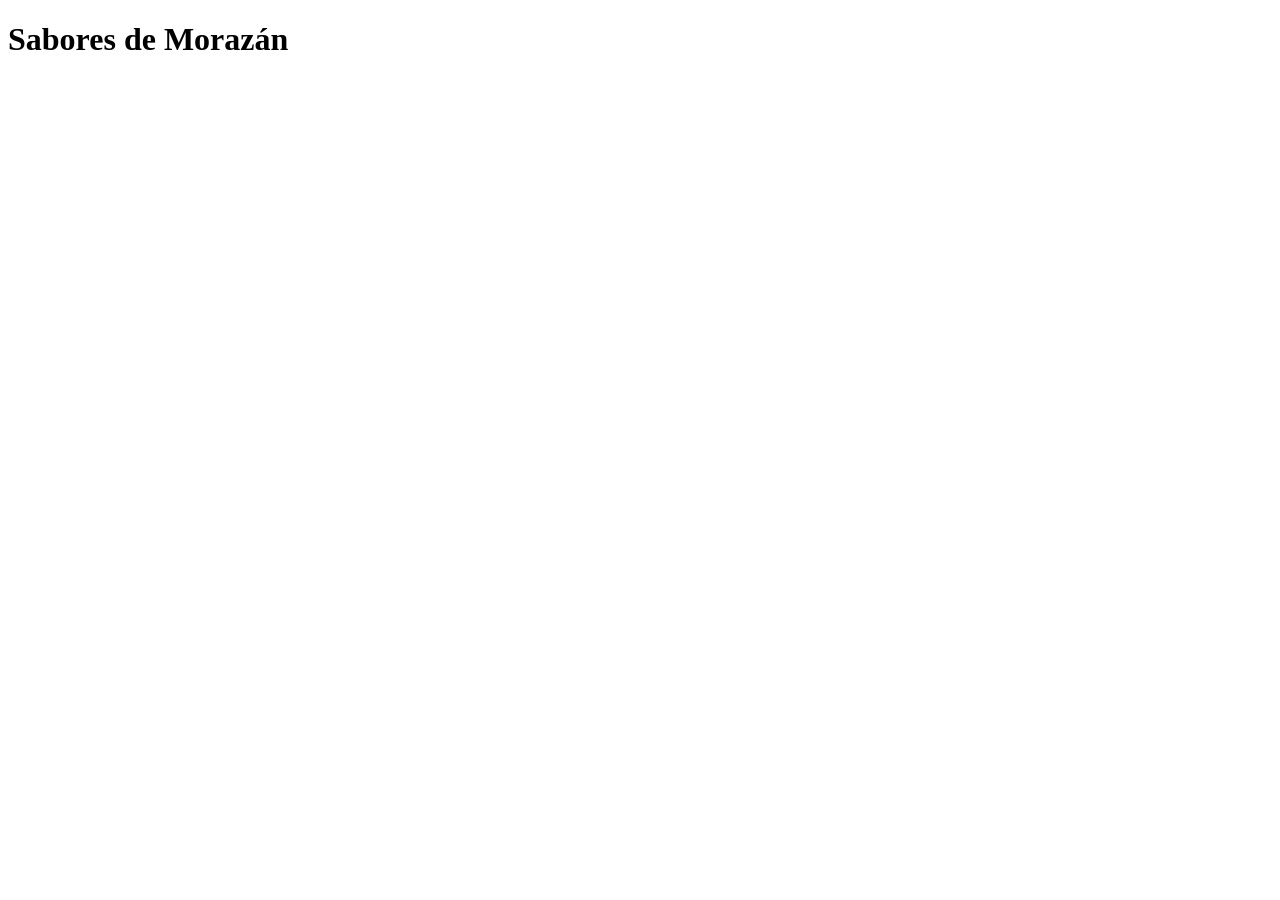
==== index.html @ 3620d9a2 "feat: estructura inicial de sabores-morazan" ====
<!DOCTYPE html>
<html lang="es">
<head>
  <meta charset="UTF-8">
  <meta name="viewport" content="width=device-width, initial-scale=1.0">
  <title>Sabores de Morazán</title>

  <link rel="stylesheet" href="css/styles.css">
</head>
<body>

<h1>Sabores de Morazán</h1>

<script src="js/script.js"></script>
</body>
</html>
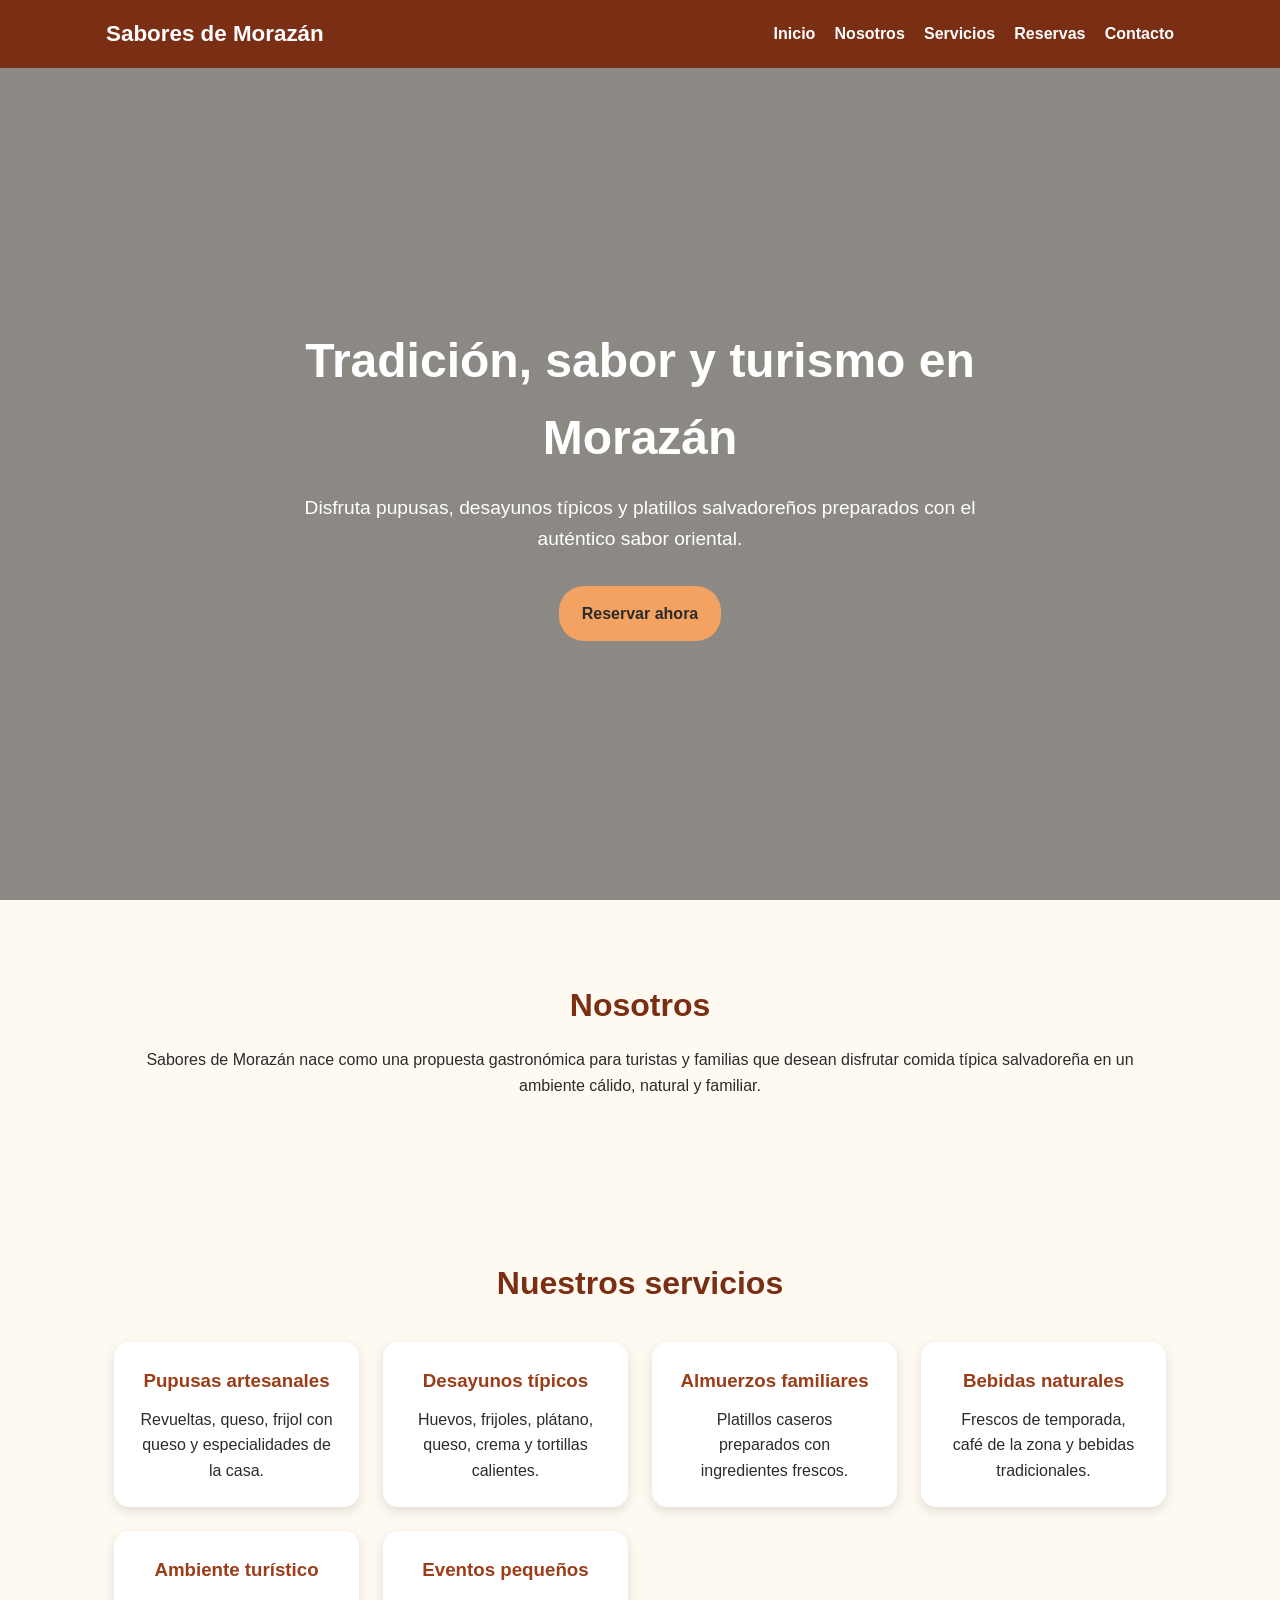
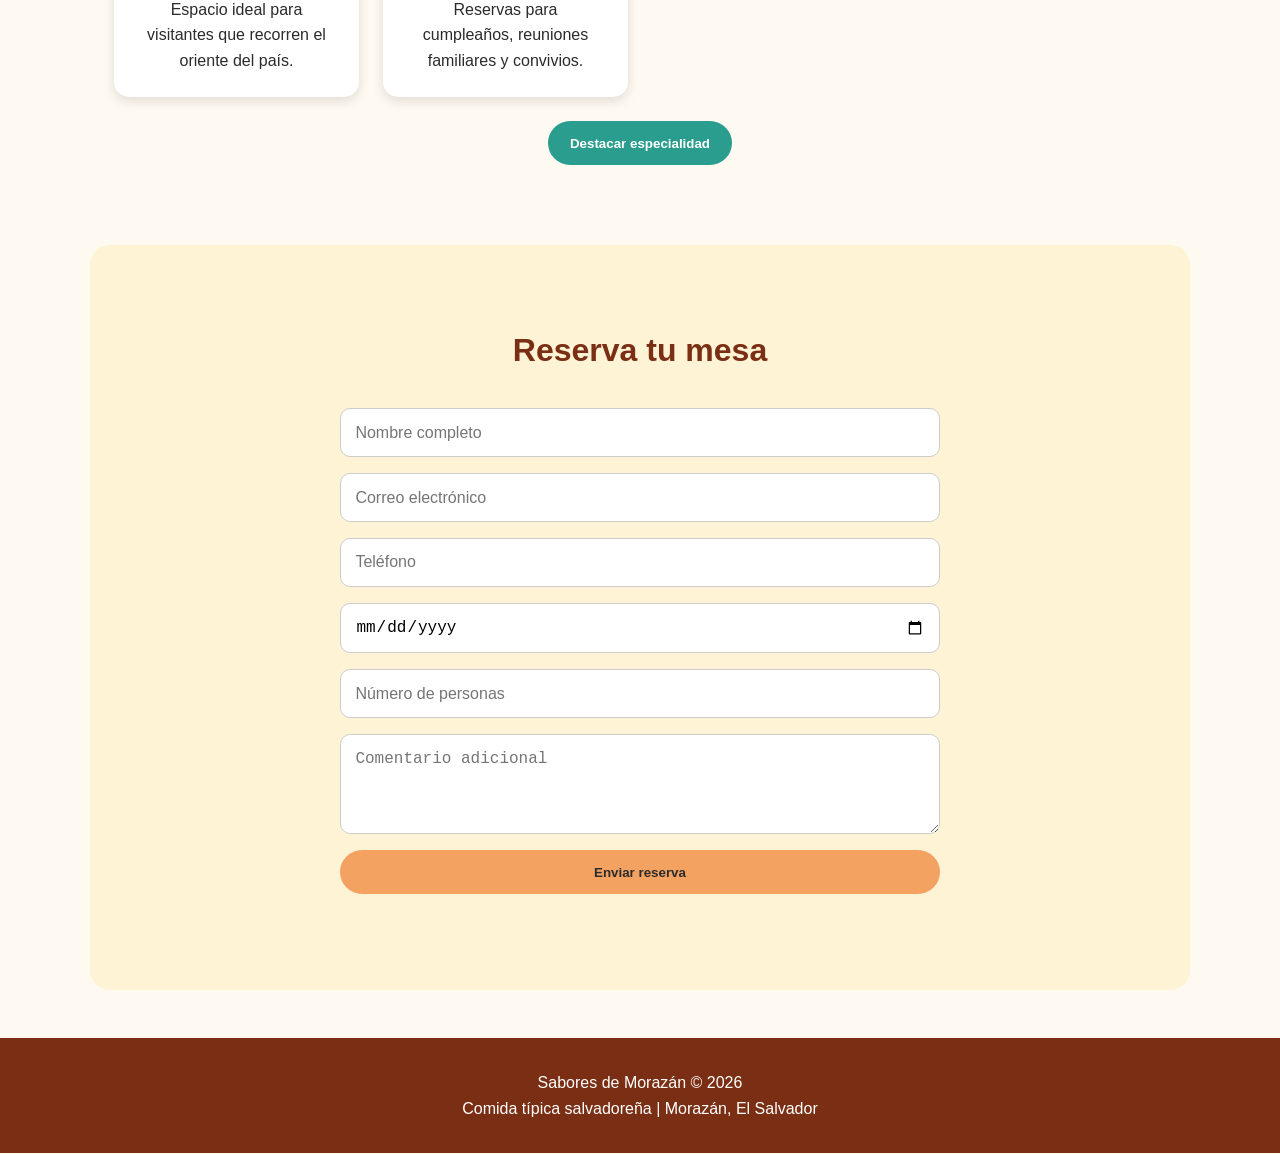
==== commit 84cbf117: "feat: agregar landing page principal" ====
--- a/index.html
+++ b/index.html
@@ -4,12 +4,107 @@
   <meta charset="UTF-8">
   <meta name="viewport" content="width=device-width, initial-scale=1.0">
   <title>Sabores de Morazán</title>
-
   <link rel="stylesheet" href="css/styles.css">
 </head>
 <body>
 
-<h1>Sabores de Morazán</h1>
+<header class="header">
+  <nav class="navbar">
+    <h1 class="logo">Sabores de Morazán</h1>
+
+    <button class="menu-btn" id="menuBtn">☰</button>
+
+    <ul class="nav-menu" id="navMenu">
+      <li><a href="#inicio">Inicio</a></li>
+      <li><a href="#nosotros">Nosotros</a></li>
+      <li><a href="#servicios">Servicios</a></li>
+      <li><a href="#reservas">Reservas</a></li>
+      <li><a href="#contacto">Contacto</a></li>
+    </ul>
+  </nav>
+</header>
+
+<main>
+  <section class="hero" id="inicio">
+    <div class="hero-content">
+      <h2>Tradición, sabor y turismo en Morazán</h2>
+      <p>
+        Disfruta pupusas, desayunos típicos y platillos salvadoreños
+        preparados con el auténtico sabor oriental.
+      </p>
+      <a href="#reservas" class="btn-primary">Reservar ahora</a>
+    </div>
+  </section>
+
+  <section class="section" id="nosotros">
+    <h2>Nosotros</h2>
+    <p>
+      Sabores de Morazán nace como una propuesta gastronómica para turistas
+      y familias que desean disfrutar comida típica salvadoreña en un ambiente
+      cálido, natural y familiar.
+    </p>
+  </section>
+
+  <section class="section" id="servicios">
+    <h2>Nuestros servicios</h2>
+
+    <div class="cards-container">
+      <article class="card">
+        <h3>Pupusas artesanales</h3>
+        <p>Revueltas, queso, frijol con queso y especialidades de la casa.</p>
+      </article>
+
+      <article class="card">
+        <h3>Desayunos típicos</h3>
+        <p>Huevos, frijoles, plátano, queso, crema y tortillas calientes.</p>
+      </article>
+
+      <article class="card">
+        <h3>Almuerzos familiares</h3>
+        <p>Platillos caseros preparados con ingredientes frescos.</p>
+      </article>
+
+      <article class="card">
+        <h3>Bebidas naturales</h3>
+        <p>Frescos de temporada, café de la zona y bebidas tradicionales.</p>
+      </article>
+
+      <article class="card">
+        <h3>Ambiente turístico</h3>
+        <p>Espacio ideal para visitantes que recorren el oriente del país.</p>
+      </article>
+
+      <article class="card">
+        <h3>Eventos pequeños</h3>
+        <p>Reservas para cumpleaños, reuniones familiares y convivios.</p>
+      </article>
+    </div>
+
+    <button class="btn-secondary" id="destacarBtn">Destacar especialidad</button>
+  </section>
+
+  <section class="section form-section" id="reservas">
+    <h2>Reserva tu mesa</h2>
+
+    <form id="reservaForm" class="form">
+      <input type="text" id="nombre" placeholder="Nombre completo">
+      <input type="email" id="correo" placeholder="Correo electrónico">
+      <input type="tel" id="telefono" placeholder="Teléfono">
+      <input type="date" id="fecha">
+      <input type="number" id="personas" placeholder="Número de personas" min="1">
+      <textarea id="comentario" placeholder="Comentario adicional"></textarea>
+
+      <button type="submit" class="btn-primary">Enviar reserva</button>
+    </form>
+
+    <p id="mensajeForm" class="mensaje"></p>
+  </section>
+</main>
+
+<footer class="footer" id="contacto">
+  <p>Sabores de Morazán © 2026</p>
+  <p>Comida típica salvadoreña | Morazán, El Salvador</p>
+</footer>
 
 <script src="js/script.js"></script>
 </body>
--- a/css/styles.css
+++ b/css/styles.css
@@ -0,0 +1,230 @@
+* {
+  margin: 0;
+  padding: 0;
+  box-sizing: border-box;
+}
+
+html {
+  scroll-behavior: smooth;
+}
+
+body {
+  font-family: Arial, sans-serif;
+  color: #2b2b2b;
+  background-color: #fffaf1;
+  line-height: 1.6;
+}
+
+.header {
+  position: fixed;
+  top: 0;
+  width: 100%;
+  background-color: #7a2e13;
+  z-index: 1000;
+}
+
+.navbar {
+  max-width: 1100px;
+  margin: auto;
+  padding: 1rem;
+  display: flex;
+  justify-content: space-between;
+  align-items: center;
+}
+
+.logo {
+  color: #fff;
+  font-size: 1.4rem;
+}
+
+.nav-menu {
+  display: flex;
+  gap: 1.2rem;
+  list-style: none;
+}
+
+.nav-menu a {
+  color: #fff;
+  text-decoration: none;
+  font-weight: bold;
+}
+
+.nav-menu a:hover {
+  color: #ffd166;
+}
+
+.menu-btn {
+  display: none;
+  background: none;
+  color: #fff;
+  border: none;
+  font-size: 1.8rem;
+  cursor: pointer;
+}
+
+.hero {
+  min-height: 100vh;
+  padding: 7rem 2rem 3rem;
+  display: flex;
+  align-items: center;
+  justify-content: center;
+  background: linear-gradient(rgba(0,0,0,0.45), rgba(0,0,0,0.45)),
+  url("../img/hero.jpg") center/cover;
+  text-align: center;
+  color: #fff;
+}
+
+.hero-content {
+  max-width: 750px;
+}
+
+.hero h2 {
+  font-size: 3rem;
+  margin-bottom: 1rem;
+}
+
+.hero p {
+  font-size: 1.2rem;
+  margin-bottom: 2rem;
+}
+
+.btn-primary,
+.btn-secondary {
+  border: none;
+  padding: 0.9rem 1.4rem;
+  border-radius: 25px;
+  cursor: pointer;
+  font-weight: bold;
+  text-decoration: none;
+  display: inline-block;
+}
+
+.btn-primary {
+  background-color: #f4a261;
+  color: #2b2b2b;
+}
+
+.btn-secondary {
+  margin-top: 1.5rem;
+  background-color: #2a9d8f;
+  color: #fff;
+}
+
+.section {
+  max-width: 1100px;
+  margin: auto;
+  padding: 5rem 1.5rem;
+  text-align: center;
+}
+
+.section h2 {
+  font-size: 2rem;
+  color: #7a2e13;
+  margin-bottom: 1rem;
+}
+
+.cards-container {
+  margin-top: 2rem;
+  display: grid;
+  grid-template-columns: repeat(auto-fit, minmax(240px, 1fr));
+  gap: 1.5rem;
+}
+
+.card {
+  background-color: #fff;
+  padding: 1.5rem;
+  border-radius: 15px;
+  box-shadow: 0 4px 12px rgba(0,0,0,0.12);
+  transition: transform 0.3s, background-color 0.3s;
+}
+
+.card:hover {
+  transform: translateY(-6px);
+}
+
+.card h3 {
+  color: #9b3d18;
+  margin-bottom: 0.7rem;
+}
+
+.card.destacada {
+  background-color: #ffe8b6;
+  border: 2px solid #f4a261;
+}
+
+.form-section {
+  background-color: #fff3d6;
+  border-radius: 20px;
+  margin-bottom: 3rem;
+}
+
+.form {
+  max-width: 600px;
+  margin: 2rem auto 0;
+  display: flex;
+  flex-direction: column;
+  gap: 1rem;
+}
+
+.form input,
+.form textarea {
+  padding: 0.9rem;
+  border: 1px solid #ccc;
+  border-radius: 10px;
+  font-size: 1rem;
+}
+
+.form textarea {
+  min-height: 100px;
+  resize: vertical;
+}
+
+.mensaje {
+  margin-top: 1rem;
+  font-weight: bold;
+}
+
+.mensaje.error {
+  color: #b00020;
+}
+
+.mensaje.exito {
+  color: #1b7f3a;
+}
+
+.footer {
+  background-color: #7a2e13;
+  color: #fff;
+  text-align: center;
+  padding: 2rem 1rem;
+}
+
+@media (max-width: 768px) {
+  .menu-btn {
+    display: block;
+  }
+
+  .nav-menu {
+    position: absolute;
+    top: 65px;
+    left: 0;
+    width: 100%;
+    background-color: #7a2e13;
+    flex-direction: column;
+    align-items: center;
+    padding: 1rem 0;
+    display: none;
+  }
+
+  .nav-menu.active {
+    display: flex;
+  }
+
+  .hero h2 {
+    font-size: 2.2rem;
+  }
+
+  .hero p {
+    font-size: 1rem;
+  }
+}
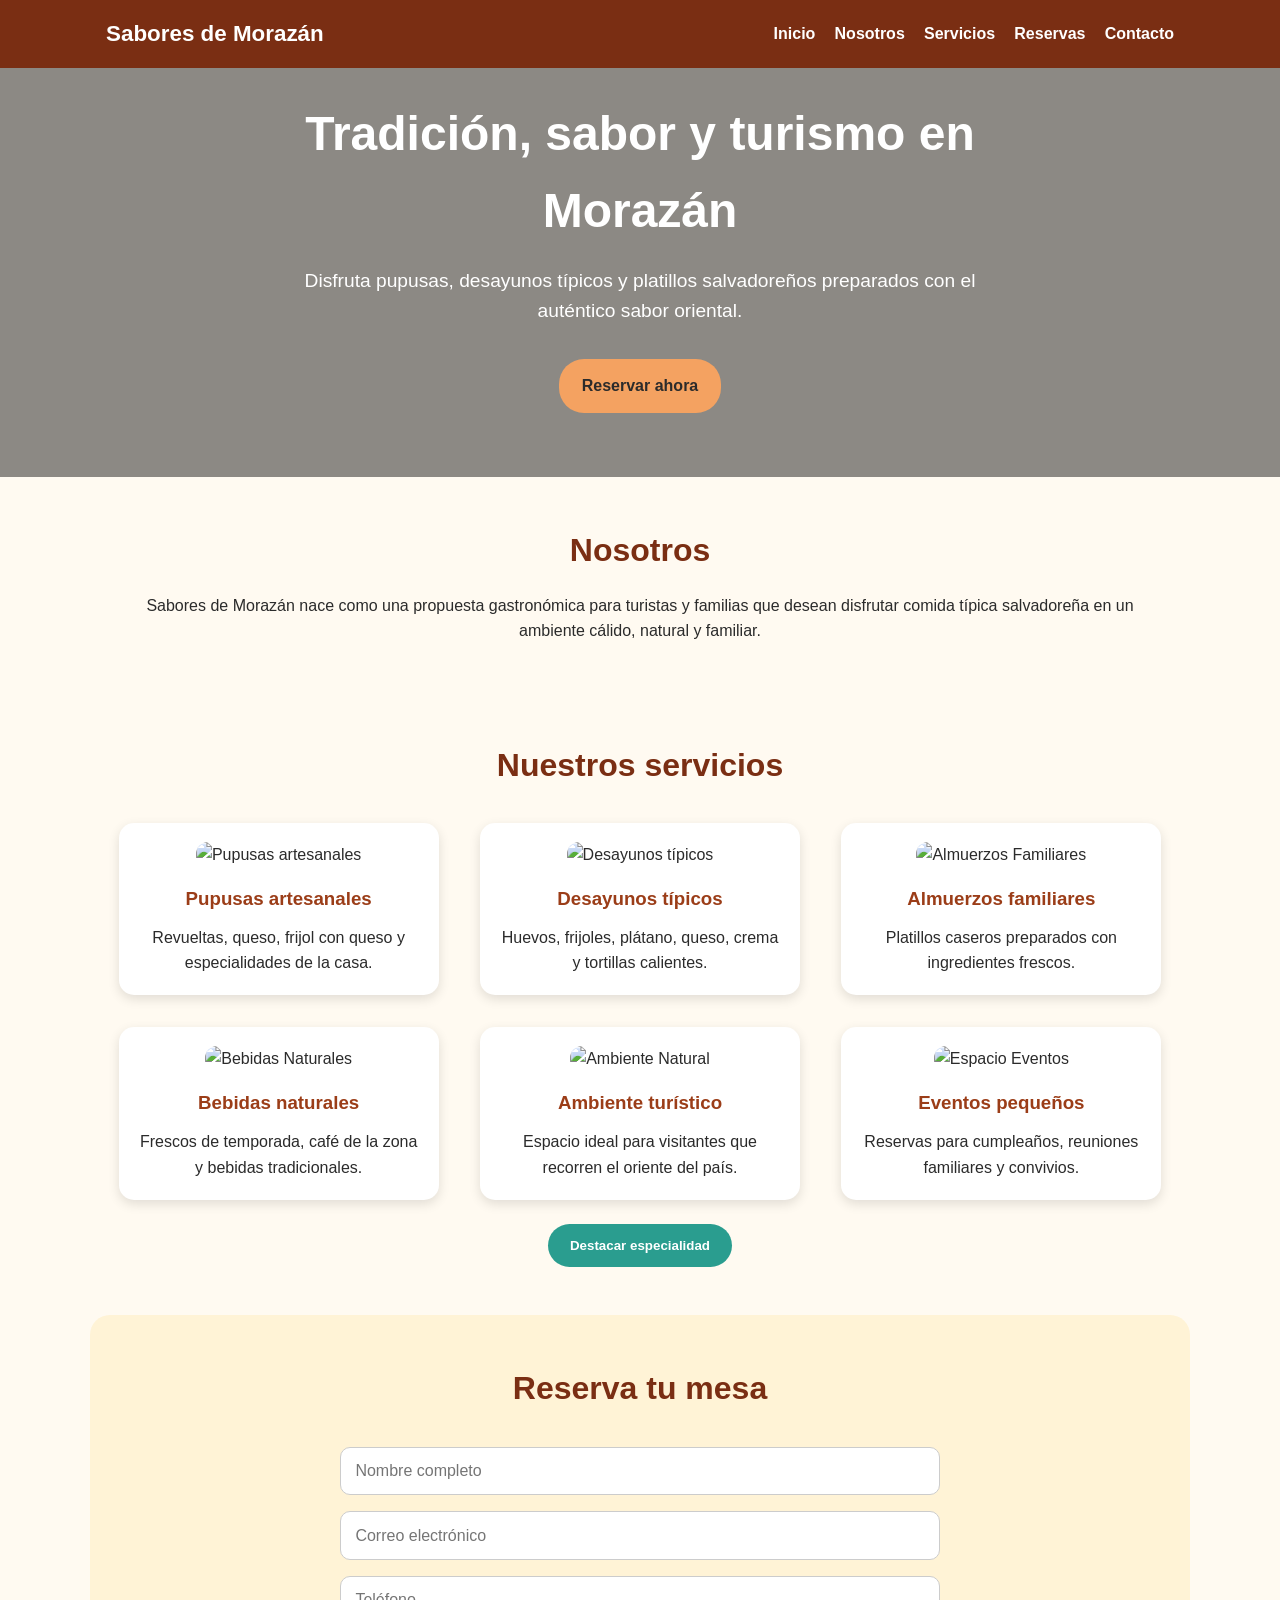
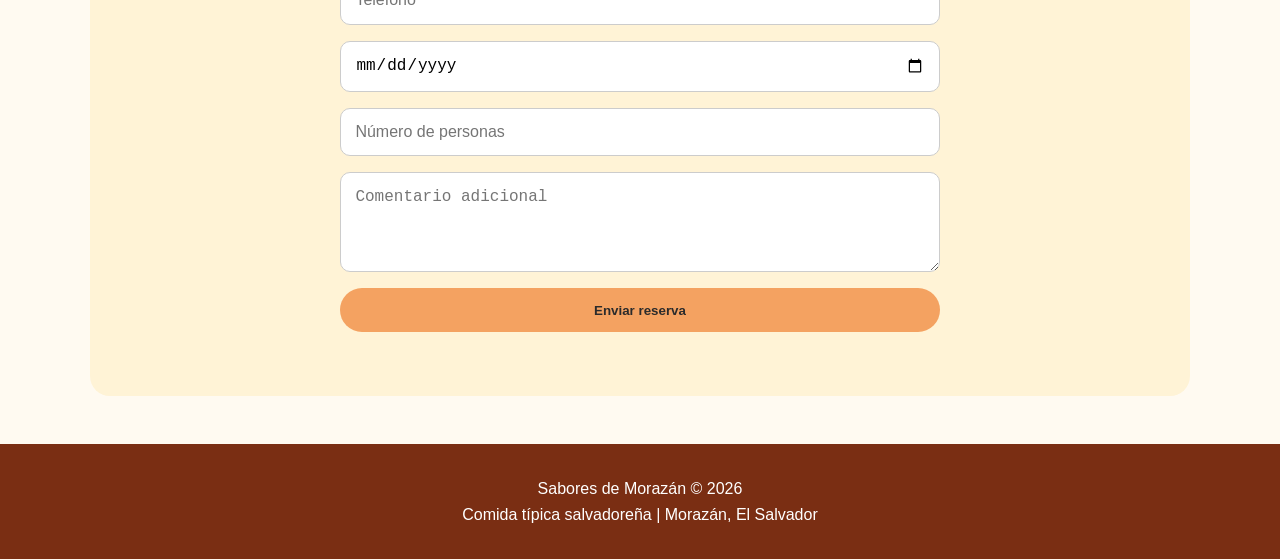
==== commit 622c141c: "feat: agregar imagenes reales y optimizar tarjetas de servicios" ====
--- a/index.html
+++ b/index.html
@@ -1,3 +1,4 @@
+<!-- Copyright (c) 2026 sabores-morazan contributors. Licensed under the MIT License. -->
 <!DOCTYPE html>
 <html lang="es">
 <head>
@@ -50,31 +51,37 @@
 
     <div class="cards-container">
       <article class="card">
+        <img src="https://res.cloudinary.com/dr0chri6v/image/upload/v1779405176/pupusas_uveec3.png" alt="Pupusas artesanales">
         <h3>Pupusas artesanales</h3>
         <p>Revueltas, queso, frijol con queso y especialidades de la casa.</p>
       </article>
 
       <article class="card">
+        <img src="https://res.cloudinary.com/dr0chri6v/image/upload/v1779405176/desayunos_g4jkag.png" alt="Desayunos típicos">
         <h3>Desayunos típicos</h3>
         <p>Huevos, frijoles, plátano, queso, crema y tortillas calientes.</p>
       </article>
 
       <article class="card">
+        <img src="https://res.cloudinary.com/dr0chri6v/image/upload/v1779405176/almuerzos_phy4w4.png" alt="Almuerzos Familiares">
         <h3>Almuerzos familiares</h3>
         <p>Platillos caseros preparados con ingredientes frescos.</p>
       </article>
 
       <article class="card">
+        <img src="https://res.cloudinary.com/dr0chri6v/image/upload/v1779405176/bebidas_nat_lwkslp.png" alt="Bebidas Naturales">
         <h3>Bebidas naturales</h3>
         <p>Frescos de temporada, café de la zona y bebidas tradicionales.</p>
       </article>
 
       <article class="card">
+        <img src="https://res.cloudinary.com/dr0chri6v/image/upload/v1779405176/ambiente_turismo_f9wtgy.png" alt="Ambiente Natural">
         <h3>Ambiente turístico</h3>
         <p>Espacio ideal para visitantes que recorren el oriente del país.</p>
       </article>
 
       <article class="card">
+        <img src="https://res.cloudinary.com/dr0chri6v/image/upload/v1779405176/pequennos_eventos_btguyh.png" alt="Espacio Eventos">
         <h3>Eventos pequeños</h3>
         <p>Reservas para cumpleaños, reuniones familiares y convivios.</p>
       </article>
--- a/css/styles.css
+++ b/css/styles.css
@@ -1,3 +1,4 @@
+/* Copyright (c) 2026 sabores-morazan contributors. Licensed under the MIT License. */
 * {
   margin: 0;
   padding: 0;
@@ -63,8 +64,7 @@
 }
 
 .hero {
-  min-height: 100vh;
-  padding: 7rem 2rem 3rem;
+  padding: 6rem 2rem 4rem;
   display: flex;
   align-items: center;
   justify-content: center;
@@ -113,7 +113,7 @@
 .section {
   max-width: 1100px;
   margin: auto;
-  padding: 5rem 1.5rem;
+  padding: 3rem 1.5rem;
   text-align: center;
 }
 
@@ -126,16 +126,20 @@
 .cards-container {
   margin-top: 2rem;
   display: grid;
-  grid-template-columns: repeat(auto-fit, minmax(240px, 1fr));
-  gap: 1.5rem;
+  grid-template-columns: repeat(auto-fit, minmax(280px, 1fr));
+  gap: 2rem;
+  align-items: stretch;
 }
 
 .card {
   background-color: #fff;
-  padding: 1.5rem;
+  padding: 1.2rem;
   border-radius: 15px;
   box-shadow: 0 4px 12px rgba(0,0,0,0.12);
   transition: transform 0.3s, background-color 0.3s;
+  overflow: hidden;
+  max-width: 320px;
+  margin: auto;
 }
 
 .card:hover {
@@ -151,7 +155,13 @@
   background-color: #ffe8b6;
   border: 2px solid #f4a261;
 }
-
+.card img {
+  width: 100%;
+  height: 220px;
+  object-fit: cover;
+  border-radius: 12px;
+  margin-bottom: 1rem;
+}
 .form-section {
   background-color: #fff3d6;
   border-radius: 20px;
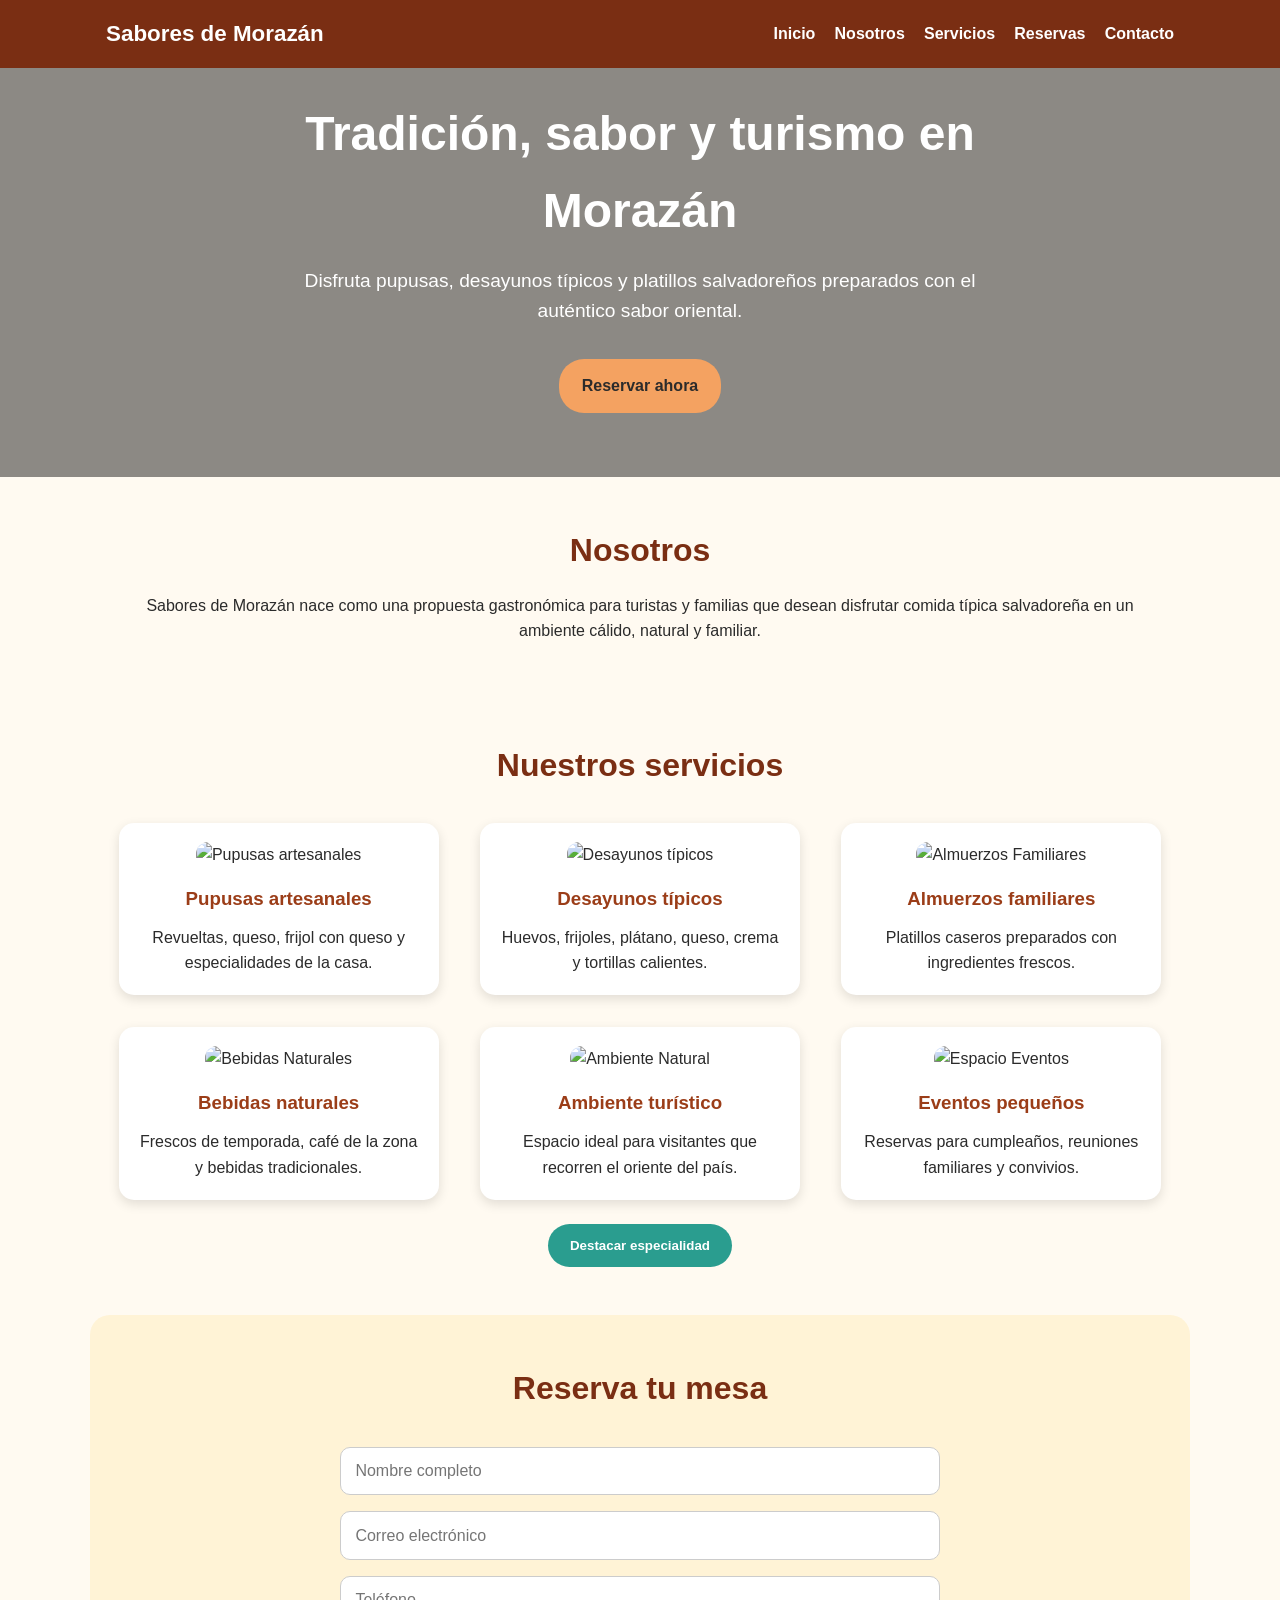
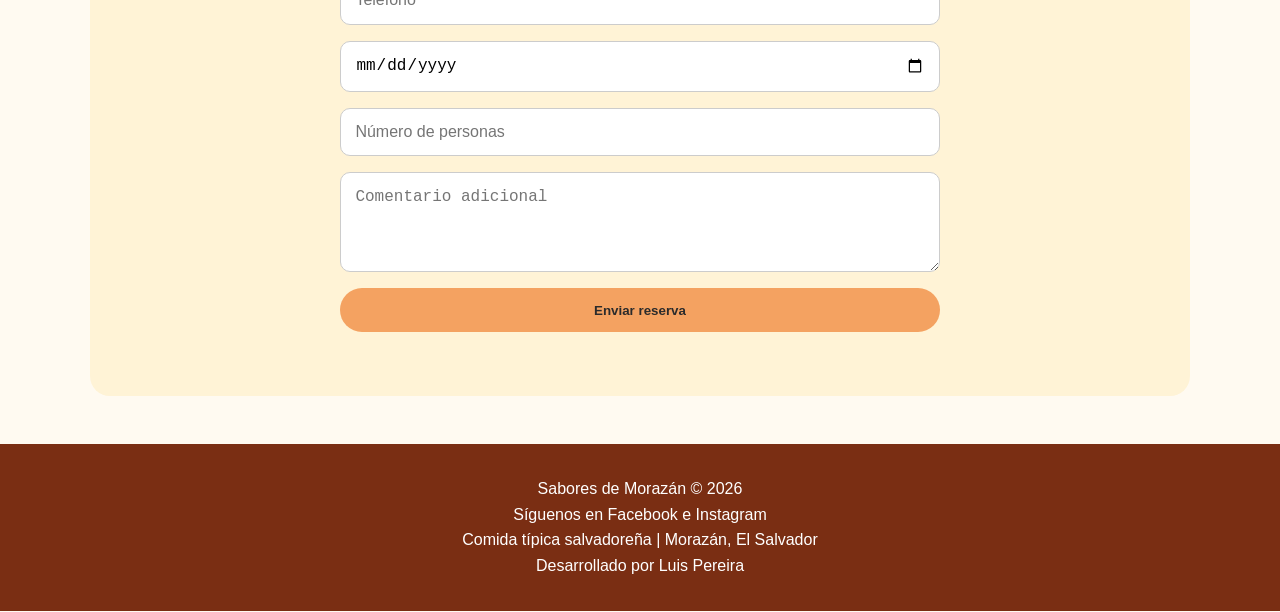
==== commit f650d563: "feat: mejorar footer con redes y creditos" ====
--- a/index.html
+++ b/index.html
@@ -109,8 +109,11 @@
 </main>
 
 <footer class="footer" id="contacto">
+
   <p>Sabores de Morazán © 2026</p>
+  <p>Síguenos en Facebook e Instagram</p>
   <p>Comida típica salvadoreña | Morazán, El Salvador</p>
+  <p>Desarrollado por Luis Pereira</p>
 </footer>
 
 <script src="js/script.js"></script>
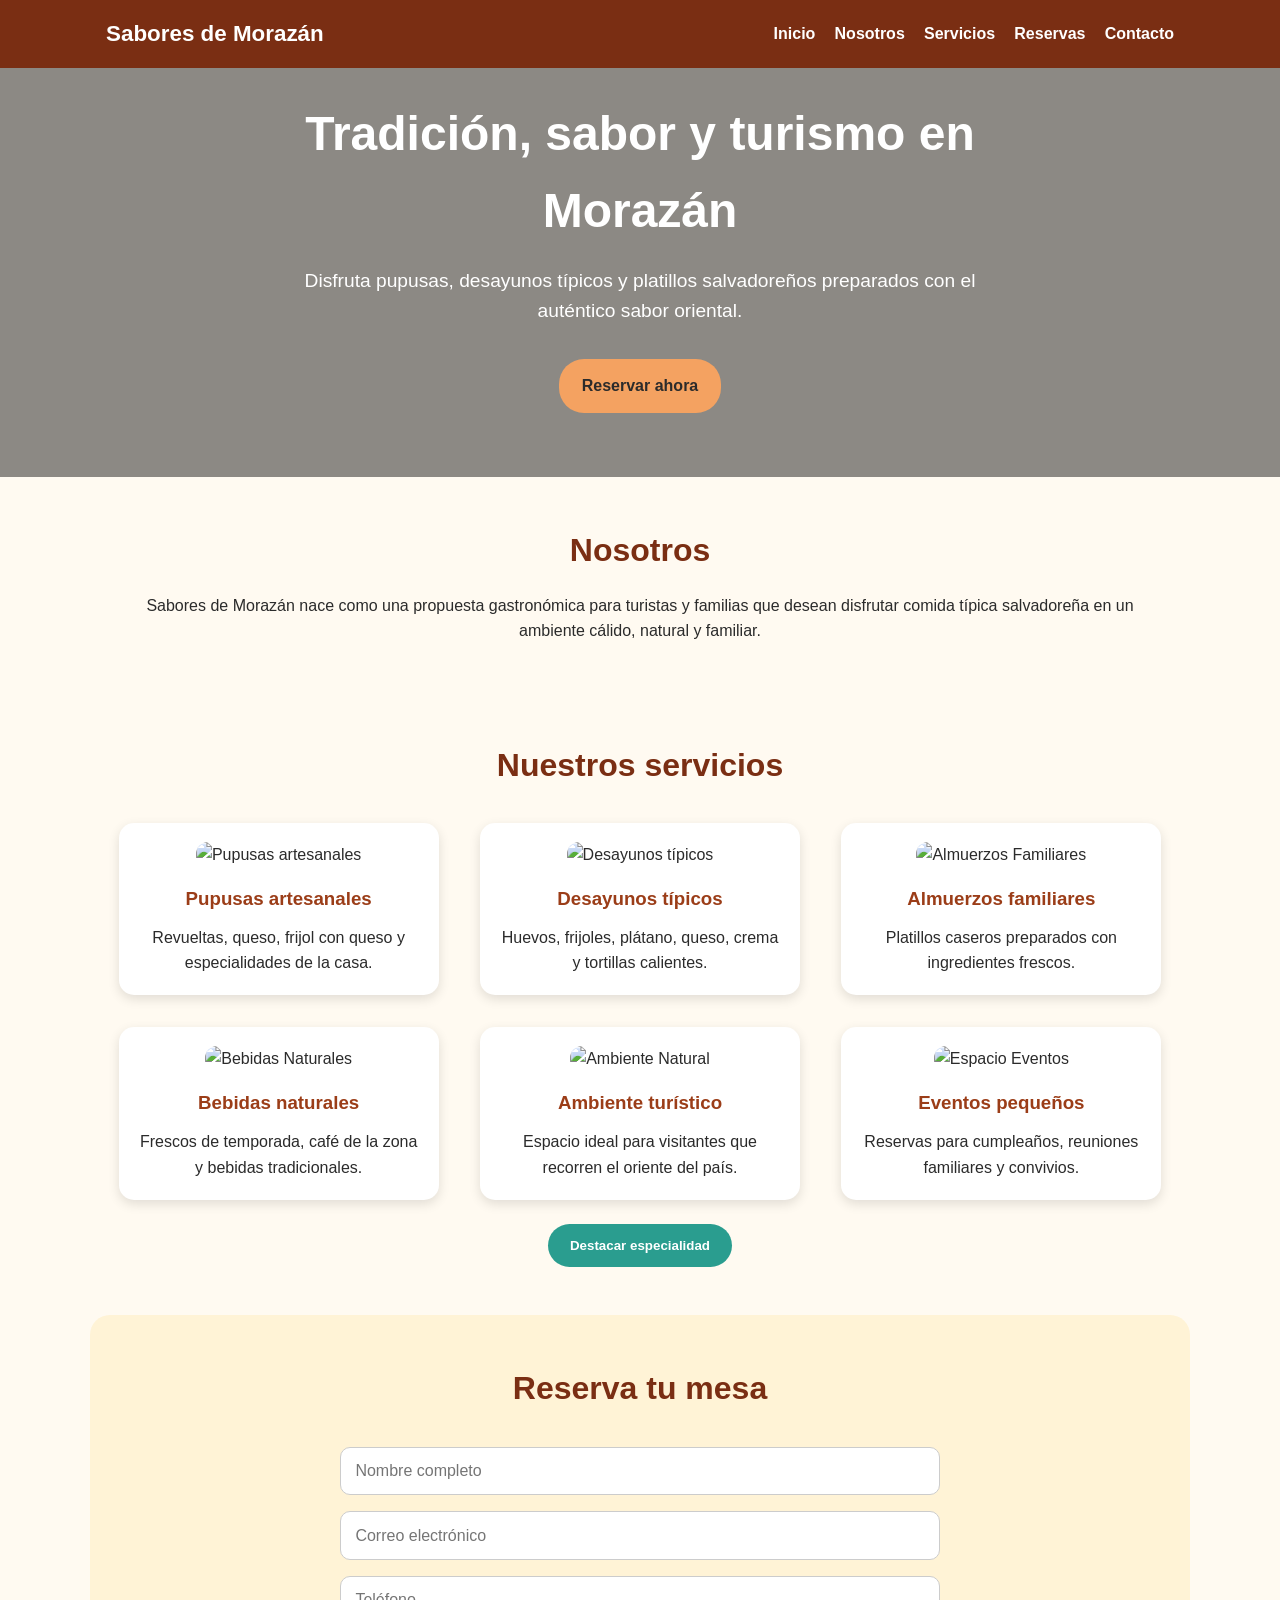
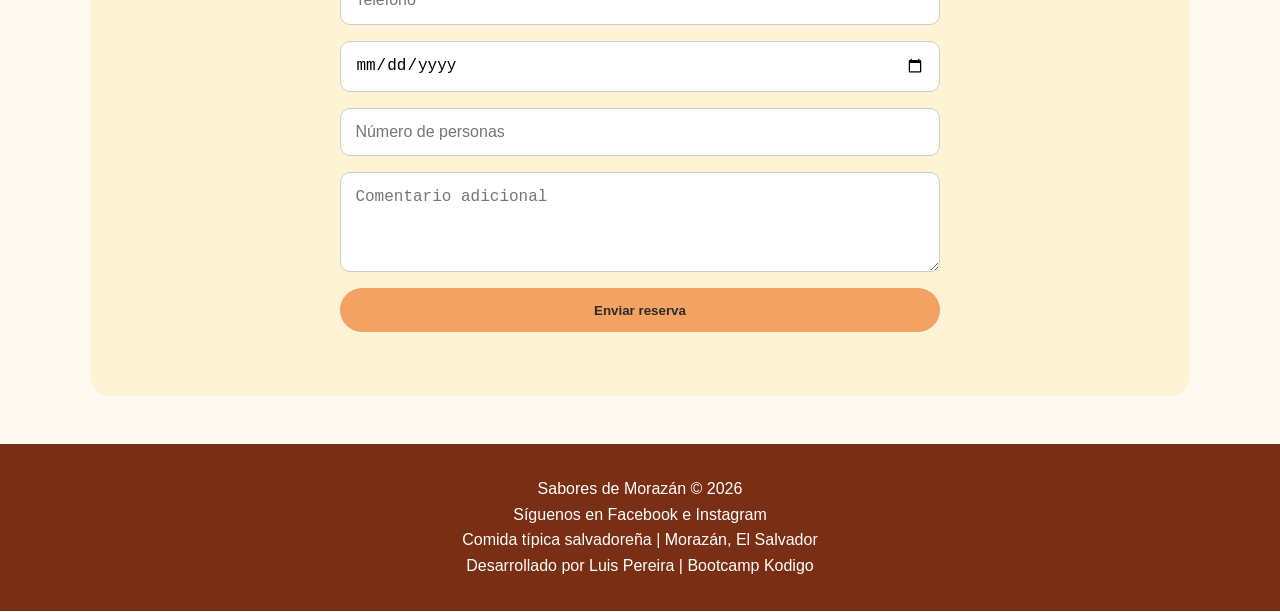
==== commit 2e18e5c6: "feat: mejorar footer y optimizar tarjetas responsivas" ====
--- a/index.html
+++ b/index.html
@@ -113,7 +113,7 @@
   <p>Sabores de Morazán © 2026</p>
   <p>Síguenos en Facebook e Instagram</p>
   <p>Comida típica salvadoreña | Morazán, El Salvador</p>
-  <p>Desarrollado por Luis Pereira</p>
+  <p>Desarrollado por Luis Pereira | Bootcamp Kodigo</p>
 </footer>
 
 <script src="js/script.js"></script>
